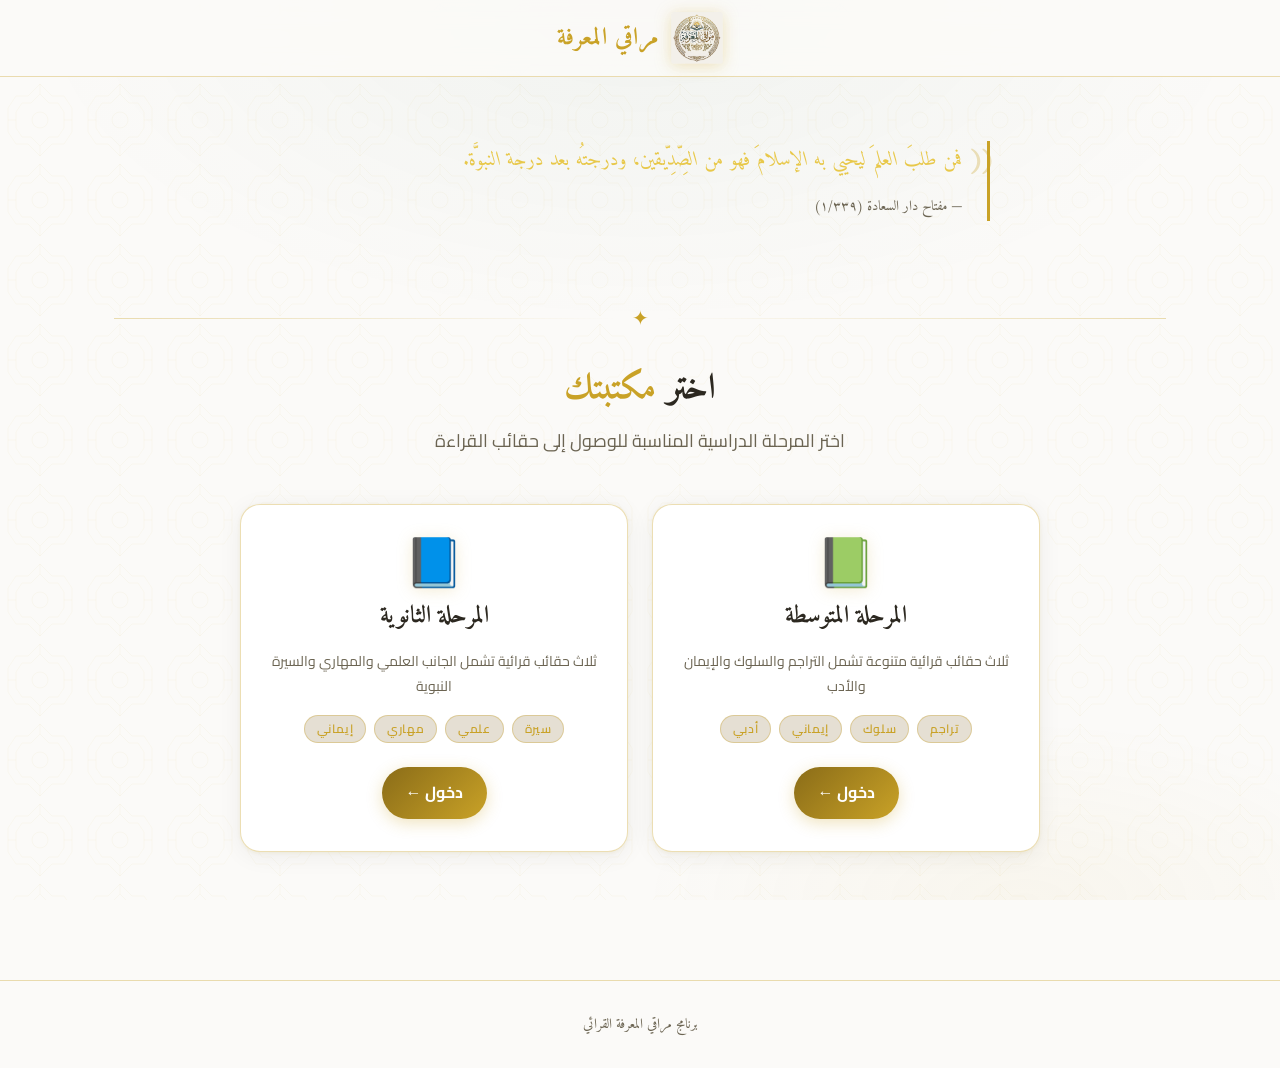
==== index.html @ a6dab5c4 "بناء الموقع" ====
<!DOCTYPE html>
<html dir="rtl" lang="ar">
<head>
  <meta charset="UTF-8">
  <meta name="viewport" content="width=device-width, initial-scale=1.0">
  <title>مراقي المعرفة — البرنامج القرائي الإسلامي</title>
  <meta name="description" content="برنامج قرائي إسلامي للطلبة من عمر 12 إلى 19 سنة، يضم مكتبتي المرحلة المتوسطة والثانوية.">
  <link rel="stylesheet" href="style.css">
  <link rel="icon" type="image/png" href="logo.png">
</head>
<body>

  <!-- يُحقن الهيدر هنا بجافاسكربت -->
  <div id="header-placeholder"></div>

  <main>
    <!-- قسم الاقتباس -->
    <section class="hero container">
      <blockquote class="hero-quote animate-in">
        فمن طلبَ العلمَ ليحيي به الإسلامَ فهو من الصِّدِّيقين، ودرجتُه بعد درجة النبوَّة.
        <cite class="hero-quote-source">— مفتاح دار السعادة (١/٣٣٩)</cite>
      </blockquote>
    </section>

    <!-- قسم المكتبتين -->
    <section class="container" aria-labelledby="libraries-heading">
      <div class="divider" aria-hidden="true">✦</div>
      <h1 class="page-title" id="libraries-heading" style="text-align:center; margin-bottom: var(--space-3);">
        اختر <span>مكتبتك</span>
      </h1>
      <p class="page-subtitle" style="text-align:center;">
        اختر المرحلة الدراسية المناسبة للوصول إلى حقائب القراءة
      </p>

      <div class="cards-grid cards-grid--2col" role="list">

        <!-- بطاقة المتوسط -->
        <a href="mid/mid.html" class="library-card animate-in" role="listitem" aria-label="مكتبة المرحلة المتوسطة">
          <div class="card-icon" aria-hidden="true">📗</div>
          <h2 class="card-title">المرحلة المتوسطة</h2>
          <p class="card-desc">
            ثلاث حقائب قرائية متنوعة تشمل التراجم والسلوك والإيمان والأدب
          </p>
          <div class="card-badge" aria-label="مجالات الحقائب">
            <span class="badge">تراجم</span>
            <span class="badge">سلوك</span>
            <span class="badge">إيماني</span>
            <span class="badge">أدبي</span>
          </div>
          <span class="card-btn" aria-hidden="true">دخول ←</span>
        </a>

        <!-- بطاقة الثانوي -->
        <a href="high/high.html" class="library-card animate-in" role="listitem" aria-label="مكتبة المرحلة الثانوية">
          <div class="card-icon" aria-hidden="true">📘</div>
          <h2 class="card-title">المرحلة الثانوية</h2>
          <p class="card-desc">
            ثلاث حقائب قرائية تشمل الجانب العلمي والمهاري والسيرة النبوية
          </p>
          <div class="card-badge" aria-label="مجالات الحقائب">
            <span class="badge">سيرة</span>
            <span class="badge">علمي</span>
            <span class="badge">مهاري</span>
            <span class="badge">إيماني</span>
          </div>
          <span class="card-btn" aria-hidden="true">دخول ←</span>
        </a>

      </div>
    </section>
  </main>

  <footer>
    <p>برنامج مراقي المعرفة القرائي</p>
  </footer>

  <script>
    // حقن الهيدر المشترك
    (function loadHeader() {
      var root = '';
      fetch('header.html')
        .then(r => { if (!r.ok) throw new Error('header fetch failed'); return r.text(); })
        .then(html => {
          var ph = document.getElementById('header-placeholder');
          if (ph) ph.outerHTML = html.replaceAll('PLACEHOLDER_ROOT', root || '.');
        })
        .catch(() => {
          var ph = document.getElementById('header-placeholder');
          if (ph) ph.innerHTML = `<header id="site-header"><a href="index.html"><img src="logo.png" alt="شعار مراقي المعرفة" class="logo-img"><span class="logo-text">مراقي المعرفة</span></a></header>`;
        });
    })();
  </script>

</body>
</html>
---- style.css ----
/* ===================================================
   مراقي المعرفة — style.css
   نظام التصميم العالمي
   =================================================== */

@import url('https://fonts.googleapis.com/css2?family=Amiri:ital,wght@0,400;0,700;1,400&family=Cairo:wght@300;400;600;700;900&display=swap');

/* ── متغيرات الألوان والخطوط ── */
:root {
  /* الألوان الأساسية */
  --color-white:        #f3f0ea;
  --color-gold:         #C9A227;
  --color-gold-light:   #E8C84A;
  --color-gold-dim:     #8a6c18;
  --color-emerald:      #2D6A4F;
  --color-emerald-dark: #1a3e30;

  /* خلفيات — سمة فاتحة */
  --color-bg:           #fbfaf8;
  --color-surface:      #FFFFFF;
  --color-surface-2:    #f3f0ea;
  --color-surface-3:    #e5dfd3;
  --color-border:       rgba(201, 162, 39, 0.35);

  /* النصوص */
  --color-text:         #2c2820;
  --color-text-muted:   #6b6452;
  --color-text-inverse: #FFFFFF;

  /* الظلال */
  --shadow-card:        0 4px 24px rgba(0,0,0,0.06), 0 1px 4px rgba(201,162,39,0.1);
  --shadow-card-hover:  0 12px 48px rgba(0,0,0,0.12), 0 2px 8px rgba(201,162,39,0.25);
  --shadow-glow:        0 0 30px rgba(201, 162, 39, 0.15);

  /* الخطوط */
  --font-display: 'Amiri', 'Traditional Arabic', serif;
  --font-body:    'Cairo', 'Segoe UI', Arial, sans-serif;

  /* مقياس الخطوط */
  --text-xs:   0.75rem;
  --text-sm:   0.875rem;
  --text-base: 1rem;
  --text-lg:   1.125rem;
  --text-xl:   1.25rem;
  --text-2xl:  1.5rem;
  --text-3xl:  1.875rem;
  --text-4xl:  2.25rem;
  --text-5xl:  3rem;

  /* المسافات */
  --space-1:  0.25rem;
  --space-2:  0.5rem;
  --space-3:  0.75rem;
  --space-4:  1rem;
  --space-6:  1.5rem;
  --space-8:  2rem;
  --space-12: 3rem;
  --space-16: 4rem;
  --space-24: 6rem;

  /* الحدود المنحنية */
  --radius-sm:   6px;
  --radius-md:   12px;
  --radius-lg:   20px;
  --radius-full: 9999px;

  /* الانتقالات */
  --transition-fast:   150ms ease;
  --transition-base:   300ms ease;
  --transition-slow:   500ms cubic-bezier(0.4, 0, 0.2, 1);
}

/* ── إعادة الضبط الأساسية ── */
*,
*::before,
*::after {
  box-sizing: border-box;
  margin: 0;
  padding: 0;
}

html {
  font-size: 16px;
  scroll-behavior: smooth;
}

body {
  font-family: var(--font-body);
  background-color: var(--color-bg);
  color: var(--color-text);
  line-height: 1.7;
  min-height: 100vh;
  overflow-x: hidden;
  position: relative;
}

/* ── زخرفة الخلفية الهندسية الإسلامية ── */
body::before {
  content: '';
  position: fixed;
  inset: 0;
  background-image: url("data:image/svg+xml,%3Csvg xmlns='http://www.w3.org/2000/svg' width='80' height='80' viewBox='0 0 80 80'%3E%3Cg fill='none' stroke='%23C9A227' stroke-width='0.4' stroke-opacity='0.12'%3E%3Cpolygon points='40,4 52,16 64,16 72,28 72,52 64,64 52,64 40,76 28,64 16,64 8,52 8,28 16,16 28,16'/%3E%3Cpolygon points='40,14 49,23 58,23 64,32 64,48 58,57 49,57 40,66 31,57 22,57 16,48 16,32 22,23 31,23'/%3E%3Ccircle cx='40' cy='40' r='8'/%3E%3Cline x1='40' y1='4' x2='40' y2='14'/%3E%3Cline x1='40' y1='66' x2='40' y2='76'/%3E%3Cline x1='8' y1='40' x2='16' y2='40'/%3E%3Cline x1='64' y1='40' x2='72' y2='40'/%3E%3C/g%3E%3C/svg%3E");
  background-size: 80px 80px;
  pointer-events: none;
  z-index: 0;
}

/* طبقة تدرج فوق الزخرفة */
body::after {
  content: '';
  position: fixed;
  inset: 0;
  background: radial-gradient(ellipse 80% 60% at 50% 0%, rgba(45,106,79,0.05) 0%, transparent 60%),
              radial-gradient(ellipse 60% 40% at 80% 100%, rgba(201,162,39,0.05) 0%, transparent 50%);
  pointer-events: none;
  z-index: 0;
}

/* كل المحتوى فوق الزخرفة */
body > * {
  position: relative;
  z-index: 1;
}

/* ── الهيدر ── */
#site-header {
  background: rgba(251, 250, 248, 0.92);
  backdrop-filter: blur(12px);
  -webkit-backdrop-filter: blur(12px);
  border-bottom: 1px solid var(--color-border);
  padding: var(--space-3) var(--space-6);
  position: sticky;
  top: 0;
  z-index: 100;
  display: flex;
  align-items: center;
  justify-content: center;
  min-height: 72px;
}

#site-header a {
  display: flex;
  align-items: center;
  gap: var(--space-3);
  text-decoration: none;
  transition: opacity var(--transition-base);
}

#site-header a:hover {
  opacity: 0.85;
}

#site-header .logo-img {
  height: 52px;
  width: 52px;
  object-fit: contain;
  filter: drop-shadow(0 2px 8px rgba(201,162,39,0.3));
  transition: transform var(--transition-base), filter var(--transition-base);
}

#site-header a:hover .logo-img {
  transform: rotate(-3deg) scale(1.05);
  filter: drop-shadow(0 4px 16px rgba(201,162,39,0.5));
}

#site-header .logo-text {
  font-family: var(--font-display);
  font-size: var(--text-2xl);
  font-weight: 700;
  color: var(--color-gold);
  letter-spacing: 0.02em;
  line-height: 1.2;
}

/* ── تذييل الصفحة ── */
footer {
  text-align: center;
  padding: var(--space-8) var(--space-6);
  margin-top: var(--space-16);
  border-top: 1px solid var(--color-border);
  color: var(--color-text-muted);
  font-size: var(--text-sm);
  font-family: var(--font-display);
}

/* ── الحاوية الرئيسية ── */
.container {
  width: 100%;
  max-width: 1100px;
  margin-inline: auto;
  padding-inline: var(--space-6);
}

/* ── منطقة البطل (hero) ── */
.hero {
  padding: var(--space-16) var(--space-6) var(--space-12);
  text-align: center;
  position: relative;
}

.hero-quote {
  font-family: var(--font-display);
  font-size: var(--text-xl);
  font-style: italic;
  color: var(--color-gold-light);
  max-width: 700px;
  margin-inline: auto;
  line-height: 2;
  border-inline-start: 3px solid var(--color-gold);
  padding-inline-start: var(--space-6);
  text-align: start;
  position: relative;
}

.hero-quote::before {
  content: '«';
  font-size: 4rem;
  color: var(--color-gold);
  opacity: 0.3;
  position: absolute;
  top: -1rem;
  right: -0.5rem;
  font-style: normal;
  line-height: 1;
}

.hero-quote-source {
  display: block;
  margin-top: var(--space-3);
  font-size: var(--text-sm);
  font-style: normal;
  color: var(--color-text-muted);
}

.page-title {
  font-family: var(--font-display);
  font-size: var(--text-4xl);
  font-weight: 700;
  color: var(--color-text);
  margin-bottom: var(--space-3);
  line-height: 1.3;
}

.page-title span {
  color: var(--color-gold);
}

.page-subtitle {
  font-size: var(--text-lg);
  color: var(--color-text-muted);
  max-width: 500px;
  margin-inline: auto;
  margin-bottom: var(--space-8);
}

/* ── الفاصل الزخرفي ── */
.divider {
  display: flex;
  align-items: center;
  gap: var(--space-4);
  margin: var(--space-8) 0;
  color: var(--color-gold);
  font-size: var(--text-xl);
}

.divider::before,
.divider::after {
  content: '';
  flex: 1;
  height: 1px;
  background: linear-gradient(to var(--direction, left), transparent, var(--color-border));
}

.divider::before { --direction: right; }
.divider::after  { --direction: left; }

/* ── شبكة البطاقات ── */
.cards-grid {
  display: grid;
  grid-template-columns: repeat(auto-fit, minmax(280px, 1fr));
  gap: var(--space-6);
  padding: var(--space-4) 0 var(--space-16);
}

.cards-grid--2col {
  grid-template-columns: repeat(auto-fit, minmax(320px, 1fr));
  max-width: 800px;
  margin-inline: auto;
}

/* ── بطاقة المكتبة / الحقيبة ── */
.library-card {
  background: var(--color-surface);
  border: 1px solid var(--color-border);
  border-radius: var(--radius-lg);
  padding: var(--space-8) var(--space-6);
  text-align: center;
  cursor: pointer;
  text-decoration: none;
  color: inherit;
  display: flex;
  flex-direction: column;
  align-items: center;
  gap: var(--space-4);
  transition: transform var(--transition-slow),
              box-shadow var(--transition-slow),
              border-color var(--transition-base),
              background var(--transition-base);
  box-shadow: var(--shadow-card);
  position: relative;
  overflow: hidden;
}

.library-card::before {
  content: '';
  position: absolute;
  inset: 0;
  background: linear-gradient(135deg, rgba(201,162,39,0.06) 0%, transparent 60%);
  opacity: 0;
  transition: opacity var(--transition-slow);
  border-radius: inherit;
}

.library-card:hover::before {
  opacity: 1;
}

.library-card:hover {
  transform: translateY(-6px);
  box-shadow: var(--shadow-card-hover);
  border-color: rgba(201, 162, 39, 0.5);
  background: var(--color-surface-2);
}

.library-card:focus-visible {
  outline: 2px solid var(--color-gold);
  outline-offset: 4px;
}

.card-icon {
  font-size: 3rem;
  line-height: 1;
  filter: drop-shadow(0 2px 8px rgba(201,162,39,0.2));
  transition: transform var(--transition-slow);
}

.library-card:hover .card-icon {
  transform: scale(1.15) rotate(-5deg);
}

.card-badge {
  display: flex;
  gap: var(--space-2);
  flex-wrap: wrap;
  justify-content: center;
}

.badge {
  font-size: var(--text-xs);
  font-weight: 600;
  padding: 3px var(--space-3);
  border-radius: var(--radius-full);
  background: var(--color-surface-3);
  color: var(--color-gold);
  border: 1px solid var(--color-border);
  letter-spacing: 0.05em;
}

.card-title {
  font-family: var(--font-display);
  font-size: var(--text-2xl);
  font-weight: 700;
  color: var(--color-text);
  line-height: 1.3;
}

.card-desc {
  font-size: var(--text-sm);
  color: var(--color-text-muted);
  line-height: 1.8;
}

.card-btn {
  display: inline-flex;
  align-items: center;
  gap: var(--space-2);
  background: linear-gradient(135deg, var(--color-gold-dim), var(--color-gold));
  color: var(--color-text-inverse);
  font-family: var(--font-body);
  font-size: var(--text-base);
  font-weight: 700;
  padding: var(--space-3) var(--space-6);
  border-radius: var(--radius-full);
  border: none;
  cursor: pointer;
  text-decoration: none;
  transition: transform var(--transition-base),
              box-shadow var(--transition-base),
              filter var(--transition-base);
  box-shadow: 0 4px 16px rgba(201,162,39,0.3);
  margin-top: var(--space-2);
  white-space: nowrap;
}

.card-btn:hover {
  transform: translateY(-2px);
  box-shadow: 0 8px 24px rgba(201,162,39,0.45);
  filter: brightness(1.1);
}

.card-btn:active {
  transform: translateY(0);
}

.card-btn--outline {
  background: transparent;
  color: var(--color-gold);
  border: 1.5px solid var(--color-gold);
  box-shadow: none;
}

.card-btn--outline:hover {
  background: rgba(201,162,39,0.1);
  box-shadow: 0 4px 16px rgba(201,162,39,0.2);
}

/* ── بطاقات الكتب ── */
.book-card {
  background: var(--color-surface);
  border: 1px solid var(--color-border);
  border-radius: var(--radius-lg);
  overflow: hidden;
  display: flex;
  flex-direction: column;
  box-shadow: var(--shadow-card);
  transition: transform var(--transition-slow),
              box-shadow var(--transition-slow),
              border-color var(--transition-base);
}

.book-card:hover {
  transform: translateY(-8px) scale(1.01);
  box-shadow: var(--shadow-card-hover);
  border-color: rgba(201, 162, 39, 0.45);
}

.book-cover-wrap {
  position: relative;
  aspect-ratio: 3/4;
  overflow: hidden;
  background: var(--color-surface-2);
}

.book-cover-wrap img {
  width: 100%;
  height: 100%;
  object-fit: cover;
  transition: transform var(--transition-slow);
}

.book-card:hover .book-cover-wrap img {
  transform: scale(1.06);
}

.book-cover-placeholder {
  width: 100%;
  height: 100%;
  display: flex;
  align-items: center;
  justify-content: center;
  font-size: 4rem;
  background: linear-gradient(135deg, var(--color-surface-2), var(--color-surface-3));
  color: var(--color-gold);
  opacity: 0.7;
}

.book-info {
  padding: var(--space-4) var(--space-4) var(--space-6);
  display: flex;
  flex-direction: column;
  gap: var(--space-3);
  flex: 1;
}

.book-category {
  font-size: var(--text-xs);
  font-weight: 700;
  color: var(--color-emerald);
  text-transform: uppercase;
  letter-spacing: 0.1em;
  background: rgba(45,106,79,0.15);
  border: 1px solid rgba(45,106,79,0.3);
  border-radius: var(--radius-full);
  padding: 3px var(--space-3);
  width: fit-content;
}

.book-title {
  font-family: var(--font-display);
  font-size: var(--text-xl);
  font-weight: 700;
  color: var(--color-text);
  line-height: 1.4;
  flex: 1;
}

.book-read-btn {
  display: inline-flex;
  align-items: center;
  justify-content: center;
  gap: var(--space-2);
  width: 100%;
  background: linear-gradient(135deg, var(--color-gold-dim), var(--color-gold));
  color: var(--color-text-inverse);
  font-family: var(--font-body);
  font-size: var(--text-base);
  font-weight: 700;
  padding: var(--space-3) var(--space-4);
  border-radius: var(--radius-md);
  border: none;
  cursor: pointer;
  text-decoration: none;
  transition: filter var(--transition-base), transform var(--transition-base), box-shadow var(--transition-base);
  box-shadow: 0 4px 12px rgba(201,162,39,0.25);
}

.book-read-btn:hover {
  filter: brightness(1.12);
  transform: translateY(-2px);
  box-shadow: 0 8px 24px rgba(201,162,39,0.4);
}

/* ── مسار التنقل (breadcrumb) ── */
.breadcrumb {
  display: flex;
  align-items: center;
  gap: var(--space-2);
  padding: var(--space-4) 0;
  font-size: var(--text-sm);
  color: var(--color-text-muted);
  flex-wrap: wrap;
}

.breadcrumb a {
  color: var(--color-gold);
  text-decoration: none;
  transition: color var(--transition-fast);
}

.breadcrumb a:hover {
  color: var(--color-gold-light);
}

.breadcrumb span {
  color: var(--color-text-muted);
}

/* ── حالة التحميل ── */
.loading-state {
  display: flex;
  flex-direction: column;
  align-items: center;
  justify-content: center;
  gap: var(--space-4);
  padding: var(--space-24);
  color: var(--color-text-muted);
}

.loading-spinner {
  width: 48px;
  height: 48px;
  border: 3px solid var(--color-surface-3);
  border-top-color: var(--color-gold);
  border-radius: 50%;
  animation: spin 0.8s linear infinite;
}

@keyframes spin {
  to { transform: rotate(360deg); }
}

/* ── حالة الخطأ ── */
.error-state {
  text-align: center;
  padding: var(--space-16);
  color: var(--color-text-muted);
  font-family: var(--font-display);
}

.error-state p { margin-top: var(--space-4); }

/* ── الأنيميشن عند الدخول ── */
@keyframes fadeSlideUp {
  from {
    opacity: 0;
    transform: translateY(24px);
  }
  to {
    opacity: 1;
    transform: translateY(0);
  }
}

.animate-in {
  animation: fadeSlideUp 0.6s cubic-bezier(0.4, 0, 0.2, 1) both;
}

.animate-in:nth-child(1) { animation-delay: 0.05s; }
.animate-in:nth-child(2) { animation-delay: 0.12s; }
.animate-in:nth-child(3) { animation-delay: 0.19s; }
.animate-in:nth-child(4) { animation-delay: 0.26s; }
.animate-in:nth-child(5) { animation-delay: 0.33s; }
.animate-in:nth-child(6) { animation-delay: 0.40s; }

/* ── تقليل الحركة ── */
@media (prefers-reduced-motion: reduce) {
  *,
  *::before,
  *::after {
    animation-duration: 0.01ms !important;
    animation-iteration-count: 1 !important;
    transition-duration: 0.01ms !important;
  }
}

/* ── استجابية الجوال ── */
@media (max-width: 640px) {
  :root {
    --text-4xl: 1.75rem;
    --text-3xl: 1.5rem;
    --text-2xl: 1.25rem;
  }

  .hero {
    padding: var(--space-8) var(--space-4) var(--space-8);
  }

  .hero-quote {
    font-size: var(--text-base);
  }

  .cards-grid {
    grid-template-columns: 1fr;
    gap: var(--space-4);
  }

  #site-header {
    padding: var(--space-3) var(--space-4);
  }

  #site-header .logo-img {
    height: 44px;
    width: 44px;
  }

  #site-header .logo-text {
    font-size: var(--text-xl);
  }
}
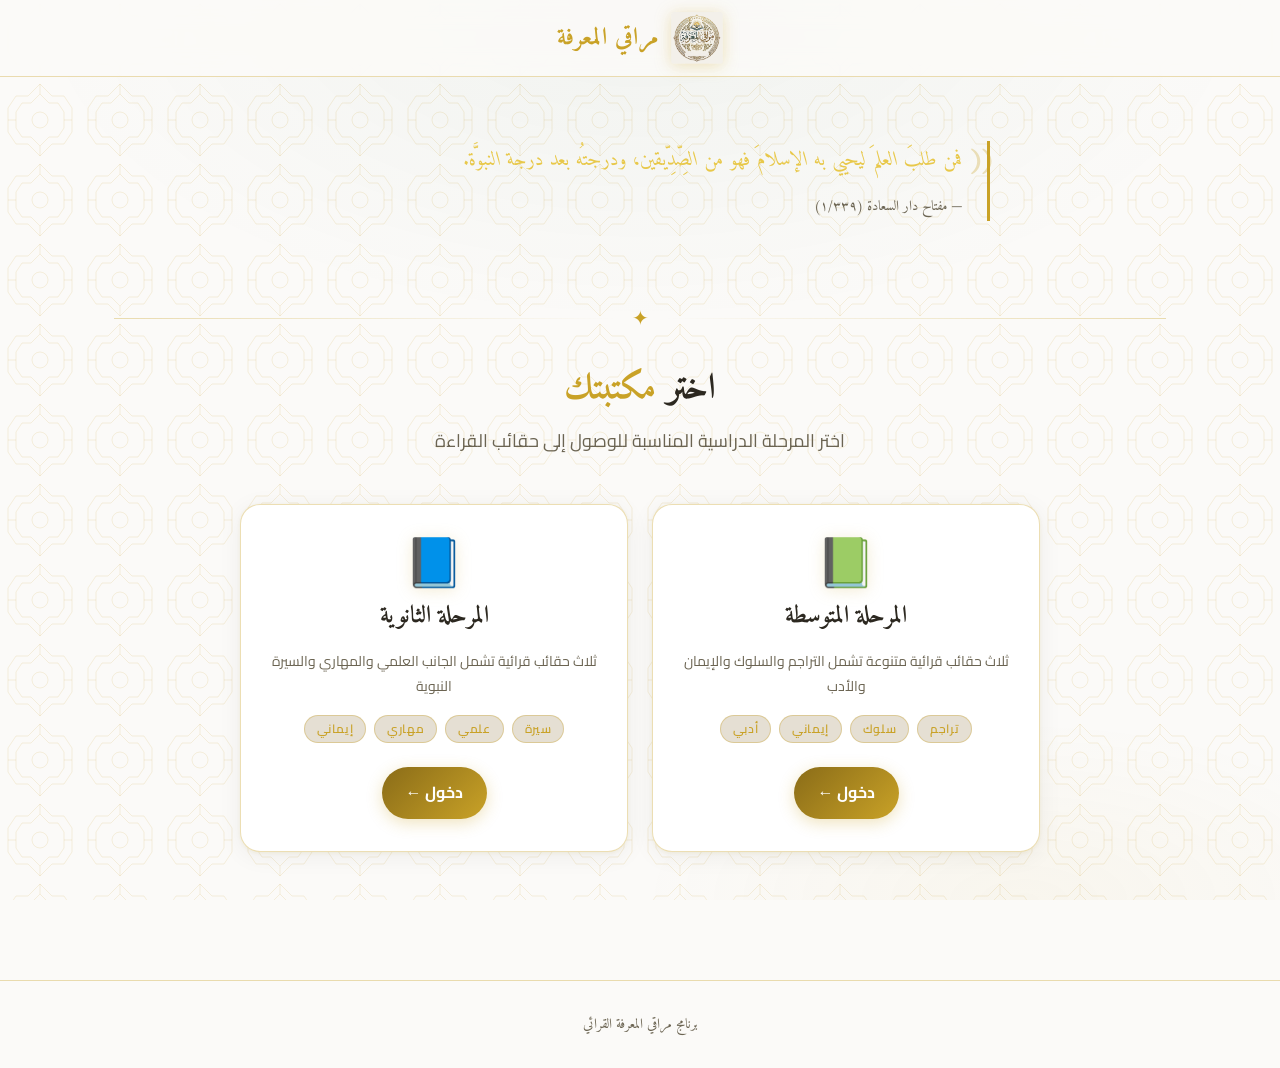
==== commit d44019d3: "Update index.html" ====
--- a/index.html
+++ b/index.html
@@ -3,8 +3,8 @@
 <head>
   <meta charset="UTF-8">
   <meta name="viewport" content="width=device-width, initial-scale=1.0">
-  <title>مراقي المعرفة — البرنامج القرائي الإسلامي</title>
-  <meta name="description" content="برنامج قرائي إسلامي للطلبة من عمر 12 إلى 19 سنة، يضم مكتبتي المرحلة المتوسطة والثانوية.">
+  <title>مراقي المعرفة — البرنامج القرائي</title>
+  <meta name="description" content="برنامج مراقي المعرفة - ملتقى كيان الشبابي">
   <link rel="stylesheet" href="style.css">
   <link rel="icon" type="image/png" href="logo.png">
 </head>
--- a/style.css
+++ b/style.css
@@ -99,7 +99,7 @@
   content: '';
   position: fixed;
   inset: 0;
-  background-image: url("data:image/svg+xml,%3Csvg xmlns='http://www.w3.org/2000/svg' width='80' height='80' viewBox='0 0 80 80'%3E%3Cg fill='none' stroke='%23C9A227' stroke-width='0.4' stroke-opacity='0.12'%3E%3Cpolygon points='40,4 52,16 64,16 72,28 72,52 64,64 52,64 40,76 28,64 16,64 8,52 8,28 16,16 28,16'/%3E%3Cpolygon points='40,14 49,23 58,23 64,32 64,48 58,57 49,57 40,66 31,57 22,57 16,48 16,32 22,23 31,23'/%3E%3Ccircle cx='40' cy='40' r='8'/%3E%3Cline x1='40' y1='4' x2='40' y2='14'/%3E%3Cline x1='40' y1='66' x2='40' y2='76'/%3E%3Cline x1='8' y1='40' x2='16' y2='40'/%3E%3Cline x1='64' y1='40' x2='72' y2='40'/%3E%3C/g%3E%3C/svg%3E");
+  background-image: url("data:image/svg+xml,%3Csvg xmlns='http://www.w3.org/2000/svg' width='80' height='80' viewBox='0 0 80 80'%3E%3Cg fill='none' stroke='%23C9A227' stroke-width='0.4' stroke-opacity='0.35'%3E%3Cpolygon points='40,4 52,16 64,16 72,28 72,52 64,64 52,64 40,76 28,64 16,64 8,52 8,28 16,16 28,16'/%3E%3Cpolygon points='40,14 49,23 58,23 64,32 64,48 58,57 49,57 40,66 31,57 22,57 16,48 16,32 22,23 31,23'/%3E%3Ccircle cx='40' cy='40' r='8'/%3E%3Cline x1='40' y1='4' x2='40' y2='14'/%3E%3Cline x1='40' y1='66' x2='40' y2='76'/%3E%3Cline x1='8' y1='40' x2='16' y2='40'/%3E%3Cline x1='64' y1='40' x2='72' y2='40'/%3E%3C/g%3E%3C/svg%3E");
   background-size: 80px 80px;
   pointer-events: none;
   z-index: 0;
@@ -412,6 +412,31 @@
   transform: translateY(0);
 }
 
+.book-reg-btn {
+  display: inline-flex;
+  align-items: center;
+  justify-content: center;
+  gap: var(--space-2);
+  width: 100%;
+  background: transparent;
+  color: var(--color-gold);
+  border: 1.5px solid var(--color-gold);
+  font-family: var(--font-body);
+  font-size: var(--text-base);
+  font-weight: 700;
+  padding: calc(var(--space-3) - 1.5px) var(--space-4);
+  border-radius: var(--radius-md);
+  cursor: pointer;
+  text-decoration: none;
+  transition: all var(--transition-base);
+}
+
+.book-reg-btn:hover {
+  background: rgba(201,162,39,0.1);
+  box-shadow: 0 4px 16px rgba(201,162,39,0.2);
+}
+
+
 .card-btn--outline {
   background: transparent;
   color: var(--color-gold);
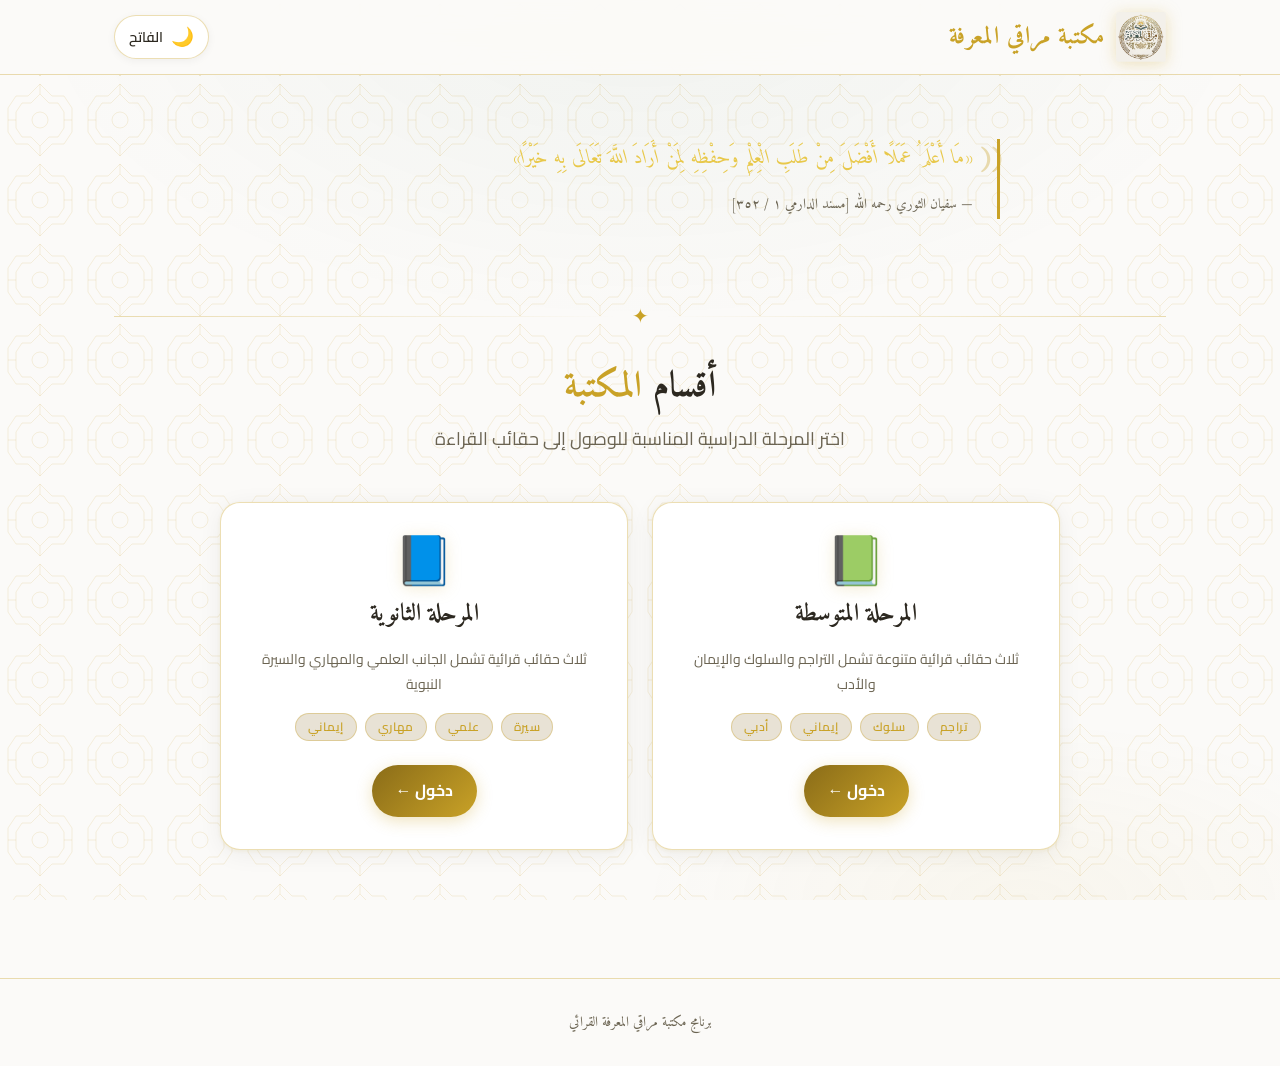
==== commit 5f221524: "update" ====
--- a/index.html
+++ b/index.html
@@ -3,8 +3,16 @@
 <head>
   <meta charset="UTF-8">
   <meta name="viewport" content="width=device-width, initial-scale=1.0">
-  <title>مراقي المعرفة — البرنامج القرائي</title>
-  <meta name="description" content="برنامج مراقي المعرفة - ملتقى كيان الشبابي">
+  <title>مكتبة مراقي المعرفة — البرنامج القرائي</title>
+  <meta name="description" content="مكتبة مراقي المعرفة - ملتقى كيان الشبابي">
+  <script>
+    (function() {
+      try {
+        var t = localStorage.getItem('maraqi-theme') || (window.matchMedia('(prefers-color-scheme: dark)').matches ? 'dark' : 'light');
+        document.documentElement.setAttribute('data-theme', t);
+      } catch (e) {}
+    })();
+  </script>
   <link rel="stylesheet" href="style.css">
   <link rel="icon" type="image/png" href="logo.png">
 </head>
@@ -17,16 +25,16 @@
     <!-- قسم الاقتباس -->
     <section class="hero container">
       <blockquote class="hero-quote animate-in">
-        فمن طلبَ العلمَ ليحيي به الإسلامَ فهو من الصِّدِّيقين، ودرجتُه بعد درجة النبوَّة.
-        <cite class="hero-quote-source">— مفتاح دار السعادة (١/٣٣٩)</cite>
+        «مَا أَعْلَمُ عَمَلًا أَفْضَلَ مِنْ طَلَبِ الْعِلْمِ وَحِفْظِهِ لِمَنْ أَرَادَ اللَّهَ تَعَالَى بِهِ خَيْرًا»
+        <cite class="hero-quote-source">— سفيان الثوري رحمه الله [مسند الدارمي ١ / ٣٥٢]</cite>
       </blockquote>
     </section>
 
-    <!-- قسم المكتبتين -->
+    <!-- قسم أقسام المكتبة -->
     <section class="container" aria-labelledby="libraries-heading">
       <div class="divider" aria-hidden="true">✦</div>
       <h1 class="page-title" id="libraries-heading" style="text-align:center; margin-bottom: var(--space-3);">
-        اختر <span>مكتبتك</span>
+        أقسام <span>المكتبة</span>
       </h1>
       <p class="page-subtitle" style="text-align:center;">
         اختر المرحلة الدراسية المناسبة للوصول إلى حقائب القراءة
@@ -71,24 +79,12 @@
   </main>
 
   <footer>
-    <p>برنامج مراقي المعرفة القرائي</p>
+    <p>برنامج مكتبة مراقي المعرفة القرائي</p>
   </footer>
 
+  <script src="main.js"></script>
   <script>
-    // حقن الهيدر المشترك
-    (function loadHeader() {
-      var root = '';
-      fetch('header.html')
-        .then(r => { if (!r.ok) throw new Error('header fetch failed'); return r.text(); })
-        .then(html => {
-          var ph = document.getElementById('header-placeholder');
-          if (ph) ph.outerHTML = html.replaceAll('PLACEHOLDER_ROOT', root || '.');
-        })
-        .catch(() => {
-          var ph = document.getElementById('header-placeholder');
-          if (ph) ph.innerHTML = `<header id="site-header"><a href="index.html"><img src="logo.png" alt="شعار مراقي المعرفة" class="logo-img"><span class="logo-text">مراقي المعرفة</span></a></header>`;
-        });
-    })();
+    initHeader('.');
   </script>
 
 </body>
--- a/style.css
+++ b/style.css
@@ -1,11 +1,11 @@
 /* ===================================================
-   مراقي المعرفة — style.css
-   نظام التصميم العالمي
+   مكتبة مراقي المعرفة — style.css
+   نظام التصميم العالمي — يدعم الوضع الفاتح والداكن
    =================================================== */
 
 @import url('https://fonts.googleapis.com/css2?family=Amiri:ital,wght@0,400;0,700;1,400&family=Cairo:wght@300;400;600;700;900&display=swap');
 
-/* ── متغيرات الألوان والخطوط ── */
+/* ── متغيرات السمة الفاتحة (الافتراضية) ── */
 :root {
   /* الألوان الأساسية */
   --color-white:        #f3f0ea;
@@ -18,8 +18,8 @@
   /* خلفيات — سمة فاتحة */
   --color-bg:           #fbfaf8;
   --color-surface:      #FFFFFF;
-  --color-surface-2:    #f3f0ea;
-  --color-surface-3:    #e5dfd3;
+  --color-surface-2:    #f5f2eb;
+  --color-surface-3:    #e8e2d5;
   --color-border:       rgba(201, 162, 39, 0.35);
 
   /* النصوص */
@@ -28,11 +28,11 @@
   --color-text-inverse: #FFFFFF;
 
   /* الظلال */
-  --shadow-card:        0 4px 24px rgba(0,0,0,0.06), 0 1px 4px rgba(201,162,39,0.1);
-  --shadow-card-hover:  0 12px 48px rgba(0,0,0,0.12), 0 2px 8px rgba(201,162,39,0.25);
+  --shadow-card:        0 4px 24px rgba(0, 0, 0, 0.06), 0 1px 4px rgba(201, 162, 39, 0.1);
+  --shadow-card-hover:  0 12px 48px rgba(0, 0, 0, 0.12), 0 2px 8px rgba(201, 162, 39, 0.25);
   --shadow-glow:        0 0 30px rgba(201, 162, 39, 0.15);
 
-  /* الخطوط */
+  /* الخطوط — ثابتة حسب القواعد */
   --font-display: 'Amiri', 'Traditional Arabic', serif;
   --font-body:    'Cairo', 'Segoe UI', Arial, sans-serif;
 
@@ -52,6 +52,7 @@
   --space-2:  0.5rem;
   --space-3:  0.75rem;
   --space-4:  1rem;
+  --space-5:  1.25rem;
   --space-6:  1.5rem;
   --space-8:  2rem;
   --space-12: 3rem;
@@ -68,6 +69,54 @@
   --transition-fast:   150ms ease;
   --transition-base:   300ms ease;
   --transition-slow:   500ms cubic-bezier(0.4, 0, 0.2, 1);
+}
+
+/* ── متغيرات السمة الداكنة (Dark Mode) ── */
+[data-theme="dark"] {
+  --color-bg:           #0e1412;
+  --color-surface:      #151e1a;
+  --color-surface-2:    #1d2823;
+  --color-surface-3:    #25332c;
+  --color-border:       rgba(232, 200, 74, 0.26);
+
+  --color-text:         #eae6df;
+  --color-text-muted:   #aaa395;
+  --color-text-inverse: #0e1412;
+
+  --color-gold:         #D8B33C;
+  --color-gold-light:   #F0D46E;
+  --color-gold-dim:     #9A7C1A;
+  --color-emerald:      #489d75;
+  --color-emerald-dark: #1f4534;
+
+  --shadow-card:        0 6px 28px rgba(0, 0, 0, 0.5), 0 1px 4px rgba(216, 179, 60, 0.08);
+  --shadow-card-hover:  0 16px 48px rgba(0, 0, 0, 0.7), 0 2px 14px rgba(216, 179, 60, 0.25);
+  --shadow-glow:        0 0 35px rgba(216, 179, 60, 0.2);
+}
+
+/* ── دعم تفضيل النظام في حال عدم التعيين اليدوي ── */
+@media (prefers-color-scheme: dark) {
+  :root:not([data-theme="light"]) {
+    --color-bg:           #0e1412;
+    --color-surface:      #151e1a;
+    --color-surface-2:    #1d2823;
+    --color-surface-3:    #25332c;
+    --color-border:       rgba(232, 200, 74, 0.26);
+
+    --color-text:         #eae6df;
+    --color-text-muted:   #aaa395;
+    --color-text-inverse: #0e1412;
+
+    --color-gold:         #D8B33C;
+    --color-gold-light:   #F0D46E;
+    --color-gold-dim:     #9A7C1A;
+    --color-emerald:      #489d75;
+    --color-emerald-dark: #1f4534;
+
+    --shadow-card:        0 6px 28px rgba(0, 0, 0, 0.5), 0 1px 4px rgba(216, 179, 60, 0.08);
+    --shadow-card-hover:  0 16px 48px rgba(0, 0, 0, 0.7), 0 2px 14px rgba(216, 179, 60, 0.25);
+    --shadow-glow:        0 0 35px rgba(216, 179, 60, 0.2);
+  }
 }
 
 /* ── إعادة الضبط الأساسية ── */
@@ -92,6 +141,7 @@
   min-height: 100vh;
   overflow-x: hidden;
   position: relative;
+  transition: background-color var(--transition-base), color var(--transition-base);
 }
 
 /* ── زخرفة الخلفية الهندسية الإسلامية ── */
@@ -103,6 +153,11 @@
   background-size: 80px 80px;
   pointer-events: none;
   z-index: 0;
+  transition: opacity var(--transition-base);
+}
+
+[data-theme="dark"] body::before {
+  opacity: 0.22;
 }
 
 /* طبقة تدرج فوق الزخرفة */
@@ -110,10 +165,15 @@
   content: '';
   position: fixed;
   inset: 0;
-  background: radial-gradient(ellipse 80% 60% at 50% 0%, rgba(45,106,79,0.05) 0%, transparent 60%),
-              radial-gradient(ellipse 60% 40% at 80% 100%, rgba(201,162,39,0.05) 0%, transparent 50%);
+  background: radial-gradient(ellipse 80% 60% at 50% 0%, rgba(45, 106, 79, 0.05) 0%, transparent 60%),
+              radial-gradient(ellipse 60% 40% at 80% 100%, rgba(201, 162, 39, 0.05) 0%, transparent 50%);
   pointer-events: none;
   z-index: 0;
+}
+
+[data-theme="dark"] body::after {
+  background: radial-gradient(ellipse 80% 60% at 50% 0%, rgba(64, 145, 108, 0.08) 0%, transparent 65%),
+              radial-gradient(ellipse 60% 40% at 80% 100%, rgba(216, 179, 60, 0.07) 0%, transparent 55%);
 }
 
 /* كل المحتوى فوق الزخرفة */
@@ -122,23 +182,40 @@
   z-index: 1;
 }
 
-/* ── الهيدر ── */
+/* ── الحاوية الرئيسية ── */
+.container {
+  width: 100%;
+  max-width: 1100px;
+  margin-inline: auto;
+  padding-inline: var(--space-6);
+}
+
+/* ── الهيدر المشترك ── */
 #site-header {
-  background: rgba(251, 250, 248, 0.92);
-  backdrop-filter: blur(12px);
-  -webkit-backdrop-filter: blur(12px);
+  background: rgba(251, 250, 248, 0.94);
+  backdrop-filter: blur(14px);
+  -webkit-backdrop-filter: blur(14px);
   border-bottom: 1px solid var(--color-border);
   padding: var(--space-3) var(--space-6);
   position: sticky;
   top: 0;
   z-index: 100;
-  display: flex;
-  align-items: center;
-  justify-content: center;
-  min-height: 72px;
-}
-
-#site-header a {
+  min-height: 74px;
+  transition: background-color var(--transition-base), border-color var(--transition-base);
+}
+
+[data-theme="dark"] #site-header {
+  background: rgba(14, 20, 18, 0.94);
+}
+
+.header-inner {
+  display: flex;
+  align-items: center;
+  justify-content: space-between;
+  gap: var(--space-4);
+}
+
+#site-header #logo-link {
   display: flex;
   align-items: center;
   gap: var(--space-3);
@@ -146,21 +223,21 @@
   transition: opacity var(--transition-base);
 }
 
-#site-header a:hover {
-  opacity: 0.85;
+#site-header #logo-link:hover {
+  opacity: 0.88;
 }
 
 #site-header .logo-img {
-  height: 52px;
-  width: 52px;
+  height: 50px;
+  width: 50px;
   object-fit: contain;
-  filter: drop-shadow(0 2px 8px rgba(201,162,39,0.3));
+  filter: drop-shadow(0 2px 8px rgba(201, 162, 39, 0.3));
   transition: transform var(--transition-base), filter var(--transition-base);
 }
 
-#site-header a:hover .logo-img {
+#site-header #logo-link:hover .logo-img {
   transform: rotate(-3deg) scale(1.05);
-  filter: drop-shadow(0 4px 16px rgba(201,162,39,0.5));
+  filter: drop-shadow(0 4px 16px rgba(201, 162, 39, 0.5));
 }
 
 #site-header .logo-text {
@@ -171,6 +248,50 @@
   letter-spacing: 0.02em;
   line-height: 1.2;
 }
+
+/* ── زر تبديل الوضع الداكن / الفاتح ── */
+.theme-toggle {
+  display: inline-flex;
+  align-items: center;
+  gap: var(--space-2);
+  padding: 8px 14px;
+  background: var(--color-surface);
+  border: 1px solid var(--color-border);
+  border-radius: var(--radius-full);
+  color: var(--color-text);
+  font-family: var(--font-body);
+  font-size: var(--text-sm);
+  font-weight: 600;
+  cursor: pointer;
+  box-shadow: 0 2px 8px rgba(0, 0, 0, 0.05);
+  transition: transform var(--transition-fast),
+              background var(--transition-fast),
+              border-color var(--transition-fast),
+              box-shadow var(--transition-fast);
+}
+
+.theme-toggle:hover {
+  background: var(--color-surface-2);
+  border-color: var(--color-gold);
+  box-shadow: 0 4px 12px rgba(201, 162, 39, 0.2);
+  transform: translateY(-1px);
+}
+
+.theme-toggle:active {
+  transform: translateY(0);
+}
+
+.theme-icon {
+  font-size: 1.15rem;
+  line-height: 1;
+}
+
+/* إظهار الأيقونة الملائمة لكل وضع */
+.sun-icon { display: none; }
+.moon-icon { display: inline-block; }
+
+[data-theme="dark"] .sun-icon { display: inline-block; }
+[data-theme="dark"] .moon-icon { display: none; }
 
 /* ── تذييل الصفحة ── */
 footer {
@@ -183,14 +304,6 @@
   font-family: var(--font-display);
 }
 
-/* ── الحاوية الرئيسية ── */
-.container {
-  width: 100%;
-  max-width: 1100px;
-  margin-inline: auto;
-  padding-inline: var(--space-6);
-}
-
 /* ── منطقة البطل (hero) ── */
 .hero {
   padding: var(--space-16) var(--space-6) var(--space-12);
@@ -203,7 +316,7 @@
   font-size: var(--text-xl);
   font-style: italic;
   color: var(--color-gold-light);
-  max-width: 700px;
+  max-width: 720px;
   margin-inline: auto;
   line-height: 2;
   border-inline-start: 3px solid var(--color-gold);
@@ -216,7 +329,7 @@
   content: '«';
   font-size: 4rem;
   color: var(--color-gold);
-  opacity: 0.3;
+  opacity: 0.35;
   position: absolute;
   top: -1rem;
   right: -0.5rem;
@@ -248,7 +361,7 @@
 .page-subtitle {
   font-size: var(--text-lg);
   color: var(--color-text-muted);
-  max-width: 500px;
+  max-width: 520px;
   margin-inline: auto;
   margin-bottom: var(--space-8);
 }
@@ -284,7 +397,7 @@
 
 .cards-grid--2col {
   grid-template-columns: repeat(auto-fit, minmax(320px, 1fr));
-  max-width: 800px;
+  max-width: 840px;
   margin-inline: auto;
 }
 
@@ -315,7 +428,7 @@
   content: '';
   position: absolute;
   inset: 0;
-  background: linear-gradient(135deg, rgba(201,162,39,0.06) 0%, transparent 60%);
+  background: linear-gradient(135deg, rgba(201, 162, 39, 0.08) 0%, transparent 60%);
   opacity: 0;
   transition: opacity var(--transition-slow);
   border-radius: inherit;
@@ -328,7 +441,7 @@
 .library-card:hover {
   transform: translateY(-6px);
   box-shadow: var(--shadow-card-hover);
-  border-color: rgba(201, 162, 39, 0.5);
+  border-color: rgba(201, 162, 39, 0.55);
   background: var(--color-surface-2);
 }
 
@@ -340,7 +453,7 @@
 .card-icon {
   font-size: 3rem;
   line-height: 1;
-  filter: drop-shadow(0 2px 8px rgba(201,162,39,0.2));
+  filter: drop-shadow(0 2px 8px rgba(201, 162, 39, 0.2));
   transition: transform var(--transition-slow);
 }
 
@@ -363,7 +476,7 @@
   background: var(--color-surface-3);
   color: var(--color-gold);
   border: 1px solid var(--color-border);
-  letter-spacing: 0.05em;
+  letter-spacing: 0.04em;
 }
 
 .card-title {
@@ -397,14 +510,14 @@
   transition: transform var(--transition-base),
               box-shadow var(--transition-base),
               filter var(--transition-base);
-  box-shadow: 0 4px 16px rgba(201,162,39,0.3);
+  box-shadow: 0 4px 16px rgba(201, 162, 39, 0.3);
   margin-top: var(--space-2);
   white-space: nowrap;
 }
 
 .card-btn:hover {
   transform: translateY(-2px);
-  box-shadow: 0 8px 24px rgba(201,162,39,0.45);
+  box-shadow: 0 8px 24px rgba(201, 162, 39, 0.45);
   filter: brightness(1.1);
 }
 
@@ -412,44 +525,9 @@
   transform: translateY(0);
 }
 
-.book-reg-btn {
-  display: inline-flex;
-  align-items: center;
-  justify-content: center;
-  gap: var(--space-2);
-  width: 100%;
-  background: transparent;
-  color: var(--color-gold);
-  border: 1.5px solid var(--color-gold);
-  font-family: var(--font-body);
-  font-size: var(--text-base);
-  font-weight: 700;
-  padding: calc(var(--space-3) - 1.5px) var(--space-4);
-  border-radius: var(--radius-md);
-  cursor: pointer;
-  text-decoration: none;
-  transition: all var(--transition-base);
-}
-
-.book-reg-btn:hover {
-  background: rgba(201,162,39,0.1);
-  box-shadow: 0 4px 16px rgba(201,162,39,0.2);
-}
-
-
-.card-btn--outline {
-  background: transparent;
-  color: var(--color-gold);
-  border: 1.5px solid var(--color-gold);
-  box-shadow: none;
-}
-
-.card-btn--outline:hover {
-  background: rgba(201,162,39,0.1);
-  box-shadow: 0 4px 16px rgba(201,162,39,0.2);
-}
-
-/* ── بطاقات الكتب ── */
+/* ══════════════════════════════════════════════════
+   بطاقات الكتب — تصميم ثلاثي الأبعاد ومطور
+   ══════════════════════════════════════════════════ */
 .book-card {
   background: var(--color-surface);
   border: 1px solid var(--color-border);
@@ -460,64 +538,121 @@
   box-shadow: var(--shadow-card);
   transition: transform var(--transition-slow),
               box-shadow var(--transition-slow),
-              border-color var(--transition-base);
+              border-color var(--transition-base),
+              background-color var(--transition-base);
 }
 
 .book-card:hover {
-  transform: translateY(-8px) scale(1.01);
+  transform: translateY(-8px);
   box-shadow: var(--shadow-card-hover);
-  border-color: rgba(201, 162, 39, 0.45);
-}
-
-.book-cover-wrap {
+  border-color: rgba(201, 162, 39, 0.5);
+}
+
+/* حاوية غلاف الكتاب */
+.book-cover-container {
+  padding: var(--space-6) var(--space-6) var(--space-4);
+  background: linear-gradient(180deg, var(--color-surface-2) 0%, var(--color-surface) 100%);
+  display: flex;
+  align-items: center;
+  justify-content: center;
+  perspective: 900px;
+}
+
+.book-cover-wrapper {
   position: relative;
-  aspect-ratio: 3/4;
-  overflow: hidden;
-  background: var(--color-surface-2);
-}
-
-.book-cover-wrap img {
+  width: 170px;
+  aspect-ratio: 1 / 1.45;
+  border-radius: 4px 10px 10px 4px;
+  transform-style: preserve-3d;
+  transition: transform var(--transition-slow);
+}
+
+.book-card:hover .book-cover-wrapper {
+  transform: rotateY(-6deg) translateY(-4px) scale(1.02);
+}
+
+.book-cover-img {
   width: 100%;
   height: 100%;
   object-fit: cover;
-  transition: transform var(--transition-slow);
-}
-
-.book-card:hover .book-cover-wrap img {
-  transform: scale(1.06);
-}
-
-.book-cover-placeholder {
-  width: 100%;
-  height: 100%;
+  border-radius: 4px 10px 10px 4px;
+  display: block;
+  box-shadow: -6px 10px 24px rgba(0, 0, 0, 0.22),
+              -1px 2px 6px rgba(0, 0, 0, 0.12);
+  transition: box-shadow var(--transition-slow);
+}
+
+[data-theme="dark"] .book-cover-img {
+  box-shadow: -6px 10px 28px rgba(0, 0, 0, 0.55),
+              -1px 2px 8px rgba(0, 0, 0, 0.35);
+}
+
+.book-card:hover .book-cover-img {
+  box-shadow: -10px 16px 32px rgba(0, 0, 0, 0.32);
+}
+
+[data-theme="dark"] .book-card:hover .book-cover-img {
+  box-shadow: -10px 18px 36px rgba(0, 0, 0, 0.7);
+}
+
+/* تأثير حافة كعب الكتاب (Spine) العربي في الجهة اليمنى */
+.book-spine {
+  position: absolute;
+  top: 0;
+  right: 0;
+  bottom: 0;
+  width: 22px;
+  pointer-events: none;
+  border-radius: 0 10px 10px 0;
+  background: linear-gradient(to left,
+    rgba(0, 0, 0, 0.35) 0%,
+    rgba(255, 255, 255, 0.2) 20%,
+    rgba(0, 0, 0, 0.15) 50%,
+    transparent 100%
+  );
+}
+
+/* في حال فشل تحميل الصورة */
+.cover-fallback {
+  background: linear-gradient(135deg, var(--color-surface-2), var(--color-surface-3));
+  border: 1px dashed var(--color-border);
   display: flex;
   align-items: center;
   justify-content: center;
-  font-size: 4rem;
-  background: linear-gradient(135deg, var(--color-surface-2), var(--color-surface-3));
-  color: var(--color-gold);
+}
+.cover-fallback::after {
+  content: '📖';
+  font-size: 3rem;
   opacity: 0.7;
 }
 
+/* معلومات الكتاب */
 .book-info {
-  padding: var(--space-4) var(--space-4) var(--space-6);
+  padding: var(--space-4) var(--space-6) var(--space-6);
   display: flex;
   flex-direction: column;
   gap: var(--space-3);
   flex: 1;
+}
+
+.book-category-wrap {
+  display: flex;
 }
 
 .book-category {
   font-size: var(--text-xs);
   font-weight: 700;
   color: var(--color-emerald);
-  text-transform: uppercase;
-  letter-spacing: 0.1em;
-  background: rgba(45,106,79,0.15);
-  border: 1px solid rgba(45,106,79,0.3);
+  letter-spacing: 0.04em;
+  background: rgba(45, 106, 79, 0.12);
+  border: 1px solid rgba(45, 106, 79, 0.28);
   border-radius: var(--radius-full);
   padding: 3px var(--space-3);
-  width: fit-content;
+}
+
+[data-theme="dark"] .book-category {
+  background: rgba(64, 145, 108, 0.18);
+  border-color: rgba(64, 145, 108, 0.4);
 }
 
 .book-title {
@@ -526,7 +661,35 @@
   font-weight: 700;
   color: var(--color-text);
   line-height: 1.4;
-  flex: 1;
+  margin-top: var(--space-1);
+}
+
+/* اسم المؤلف */
+.book-author {
+  font-size: var(--text-sm);
+  color: var(--color-text-muted);
+  display: flex;
+  align-items: baseline;
+  gap: var(--space-2);
+  margin-bottom: var(--space-2);
+}
+
+.book-author-label {
+  font-size: var(--text-xs);
+  color: var(--color-text-muted);
+}
+
+.book-author-name {
+  color: var(--color-text);
+  font-weight: 600;
+}
+
+.book-actions {
+  margin-top: auto;
+  padding-top: var(--space-2);
+  display: flex;
+  flex-direction: column;
+  gap: var(--space-2);
 }
 
 .book-read-btn {
@@ -545,14 +708,64 @@
   border: none;
   cursor: pointer;
   text-decoration: none;
-  transition: filter var(--transition-base), transform var(--transition-base), box-shadow var(--transition-base);
-  box-shadow: 0 4px 12px rgba(201,162,39,0.25);
+  transition: filter var(--transition-base),
+              transform var(--transition-base),
+              box-shadow var(--transition-base);
+  box-shadow: 0 4px 14px rgba(201, 162, 39, 0.28);
 }
 
 .book-read-btn:hover {
   filter: brightness(1.12);
   transform: translateY(-2px);
-  box-shadow: 0 8px 24px rgba(201,162,39,0.4);
+  box-shadow: 0 8px 24px rgba(201, 162, 39, 0.42);
+}
+
+.btn-arrow {
+  font-size: 1.1rem;
+  line-height: 1;
+  transition: transform var(--transition-fast);
+}
+
+.book-read-btn:hover .btn-arrow {
+  transform: translate(-2px, -2px);
+}
+
+.book-reg-btn {
+  display: inline-flex;
+  align-items: center;
+  justify-content: center;
+  gap: var(--space-2);
+  width: 100%;
+  background: transparent;
+  color: var(--color-gold);
+  border: 1.5px solid var(--color-gold);
+  font-family: var(--font-body);
+  font-size: var(--text-base);
+  font-weight: 700;
+  padding: var(--space-3) var(--space-4);
+  border-radius: var(--radius-md);
+  cursor: pointer;
+  text-decoration: none;
+  transition: all var(--transition-base);
+}
+
+.book-reg-btn:hover {
+  background: rgba(201, 162, 39, 0.12);
+  color: var(--color-gold-light);
+  border-color: var(--color-gold-light);
+  box-shadow: 0 4px 16px rgba(201, 162, 39, 0.25);
+  transform: translateY(-2px);
+}
+
+[data-theme="dark"] .book-reg-btn {
+  color: var(--color-gold-light);
+  border-color: rgba(240, 212, 110, 0.5);
+}
+
+[data-theme="dark"] .book-reg-btn:hover {
+  background: rgba(240, 212, 110, 0.15);
+  border-color: var(--color-gold-light);
+  box-shadow: 0 4px 16px rgba(240, 212, 110, 0.3);
 }
 
 /* ── مسار التنقل (breadcrumb) ── */
@@ -578,6 +791,89 @@
 
 .breadcrumb span {
   color: var(--color-text-muted);
+}
+
+/* ══════════════════════════════════════════════════
+   جدول خطة القراءة — .reading-table-section
+   ══════════════════════════════════════════════════ */
+.reading-table-section {
+  margin-top: var(--space-12);
+  padding-top: var(--space-8);
+  border-top: 1px solid var(--color-border);
+}
+
+.section-title {
+  font-family: var(--font-display);
+  font-size: var(--text-2xl);
+  color: var(--color-gold);
+  text-align: center;
+  margin-bottom: var(--space-6);
+  letter-spacing: 0.02em;
+}
+
+.reading-table-wrap {
+  overflow-x: auto;
+  border-radius: var(--radius-lg);
+  box-shadow: var(--shadow-card);
+  border: 1px solid var(--color-border);
+  background: var(--color-surface);
+  -webkit-overflow-scrolling: touch;
+}
+
+.reading-table {
+  width: 100%;
+  border-collapse: collapse;
+  font-family: var(--font-body);
+  font-size: var(--text-base);
+  background: var(--color-surface);
+  text-align: center;
+}
+
+.reading-table thead {
+  background: linear-gradient(135deg, var(--color-gold-dim), var(--color-gold));
+}
+
+.reading-table thead th {
+  padding: var(--space-4) var(--space-4);
+  color: #ffffff;
+  font-weight: 700;
+  font-size: var(--text-sm);
+  letter-spacing: 0.02em;
+  white-space: nowrap;
+}
+
+.reading-table thead th.th-book {
+  text-align: right;
+  padding-inline-start: var(--space-6);
+}
+
+.reading-table tbody tr {
+  border-bottom: 1px solid var(--color-border);
+  transition: background-color 0.18s ease;
+}
+
+.reading-table tbody tr:last-child {
+  border-bottom: none;
+}
+
+.reading-table tbody tr:nth-child(even) {
+  background: var(--color-surface-2);
+}
+
+.reading-table tbody tr:hover {
+  background: rgba(201, 162, 39, 0.08);
+}
+
+.reading-table tbody td {
+  padding: var(--space-4) var(--space-4);
+  color: var(--color-text);
+  vertical-align: middle;
+}
+
+.reading-table tbody td.td-book {
+  text-align: right;
+  padding-inline-start: var(--space-6);
+  color: var(--color-text);
 }
 
 /* ── حالة التحميل ── */
@@ -612,13 +908,15 @@
   font-family: var(--font-display);
 }
 
-.error-state p { margin-top: var(--space-4); }
-
-/* ── الأنيميشن عند الدخول ── */
+.error-state p {
+  margin-top: var(--space-4);
+}
+
+/* ── حركة الظهور التدريجي (Animation) ── */
 @keyframes fadeSlideUp {
   from {
     opacity: 0;
-    transform: translateY(24px);
+    transform: translateY(20px);
   }
   to {
     opacity: 1;
@@ -627,17 +925,15 @@
 }
 
 .animate-in {
-  animation: fadeSlideUp 0.6s cubic-bezier(0.4, 0, 0.2, 1) both;
+  animation: fadeSlideUp 0.5s cubic-bezier(0.4, 0, 0.2, 1) both;
 }
 
 .animate-in:nth-child(1) { animation-delay: 0.05s; }
 .animate-in:nth-child(2) { animation-delay: 0.12s; }
 .animate-in:nth-child(3) { animation-delay: 0.19s; }
 .animate-in:nth-child(4) { animation-delay: 0.26s; }
-.animate-in:nth-child(5) { animation-delay: 0.33s; }
-.animate-in:nth-child(6) { animation-delay: 0.40s; }
-
-/* ── تقليل الحركة ── */
+
+/* ── تقليل الحركة لراحة المستخدم ── */
 @media (prefers-reduced-motion: reduce) {
   *,
   *::before,
@@ -674,11 +970,27 @@
   }
 
   #site-header .logo-img {
-    height: 44px;
-    width: 44px;
+    height: 42px;
+    width: 42px;
   }
 
   #site-header .logo-text {
-    font-size: var(--text-xl);
-  }
-}
+    font-size: var(--text-lg);
+  }
+
+  .theme-toggle {
+    padding: 6px 10px;
+    font-size: var(--text-xs);
+  }
+
+  .reading-table thead th,
+  .reading-table tbody td {
+    padding: var(--space-3) var(--space-2);
+    font-size: var(--text-sm);
+  }
+
+  .reading-table thead th.th-book,
+  .reading-table tbody td.td-book {
+    padding-inline-start: var(--space-3);
+  }
+}
